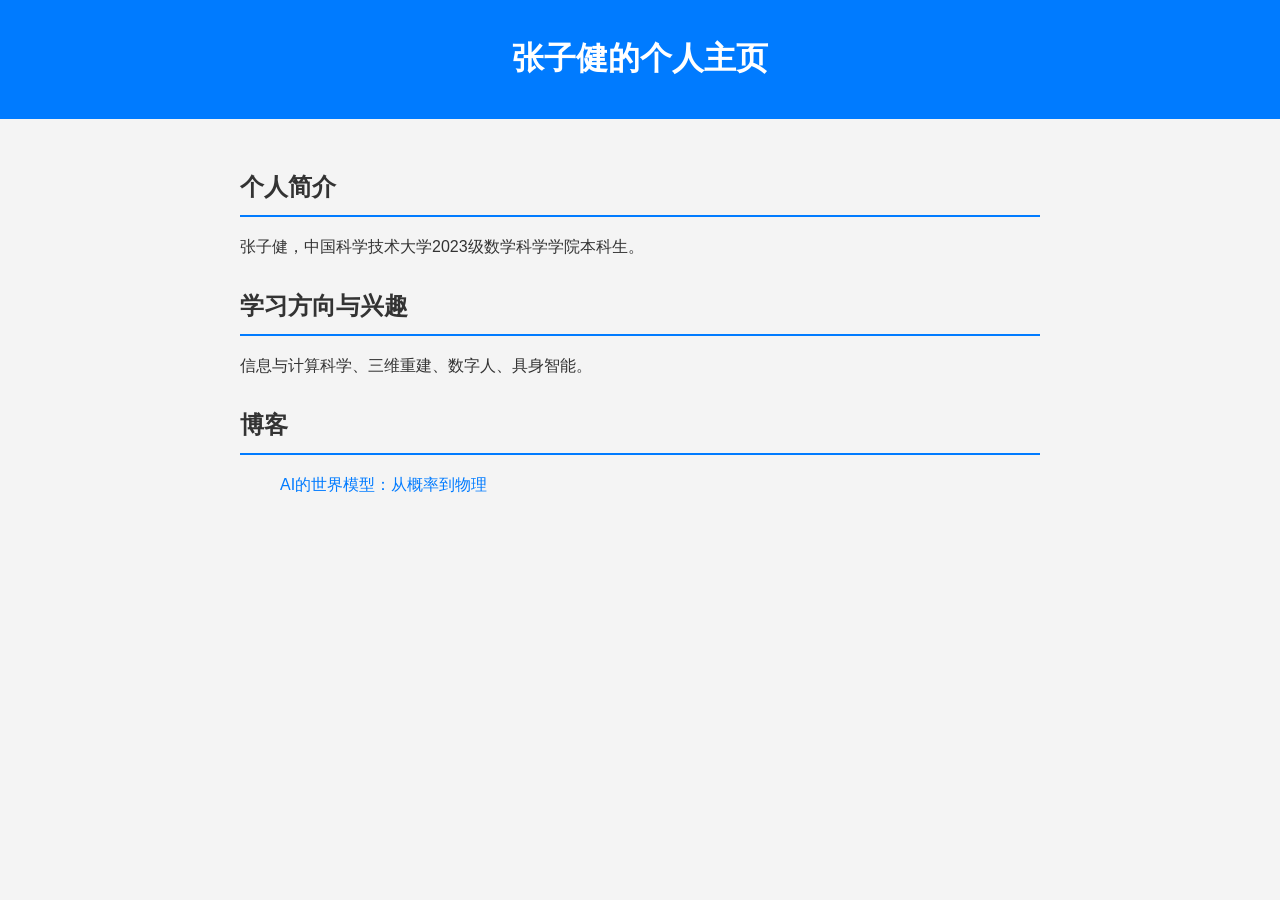
==== index.html @ 51502339 "Init personal homepage" ====
<!DOCTYPE html>
<html lang="zh-CN">
<head>
    <meta charset="UTF-8">
    <meta name="viewport" content="width=device-width, initial-scale=1.0">
    <title>张子健的个人主页</title>
    <link rel="stylesheet" href="style.css">
</head>
<body>
    <header>
        <h1>张子健的个人主页</h1>
    </header>
    <main>
        <section id="intro">
            <h2>个人简介</h2>
            <p>张子健，中国科学技术大学2023级数学科学学院本科生。</p>
        </section>
        <section id="interests">
            <h2>学习方向与兴趣</h2>
            <p>信息与计算科学、三维重建、数字人、具身智能。</p>
        </section>
        <section id="blog">
            <h2>博客</h2>
            <ul>
                <li><a href="blog1.html">AI的世界模型：从概率到物理</a></li>
            </ul>
        </section>
    </main>
</body>
</html>
---- style.css ----
body {
    font-family: 'Arial', sans-serif;
    margin: 0;
    padding: 0;
    background-color: #f4f4f4;
    color: #333;
}

header {
    background-color: #007bff;
    color: white;
    text-align: center;
    padding: 1em 0;
}

main {
    max-width: 800px;
    margin: 0 auto;
    padding: 2em;
}

section {
    margin-bottom: 2em;
}

h2 {
    border-bottom: 2px solid #007bff;
    padding-bottom: 0.5em;
}

ul {
    list-style-type: none;
}

a {
    color: #007bff;
    text-decoration: none;
}

a:hover {
    text-decoration: underline;
}
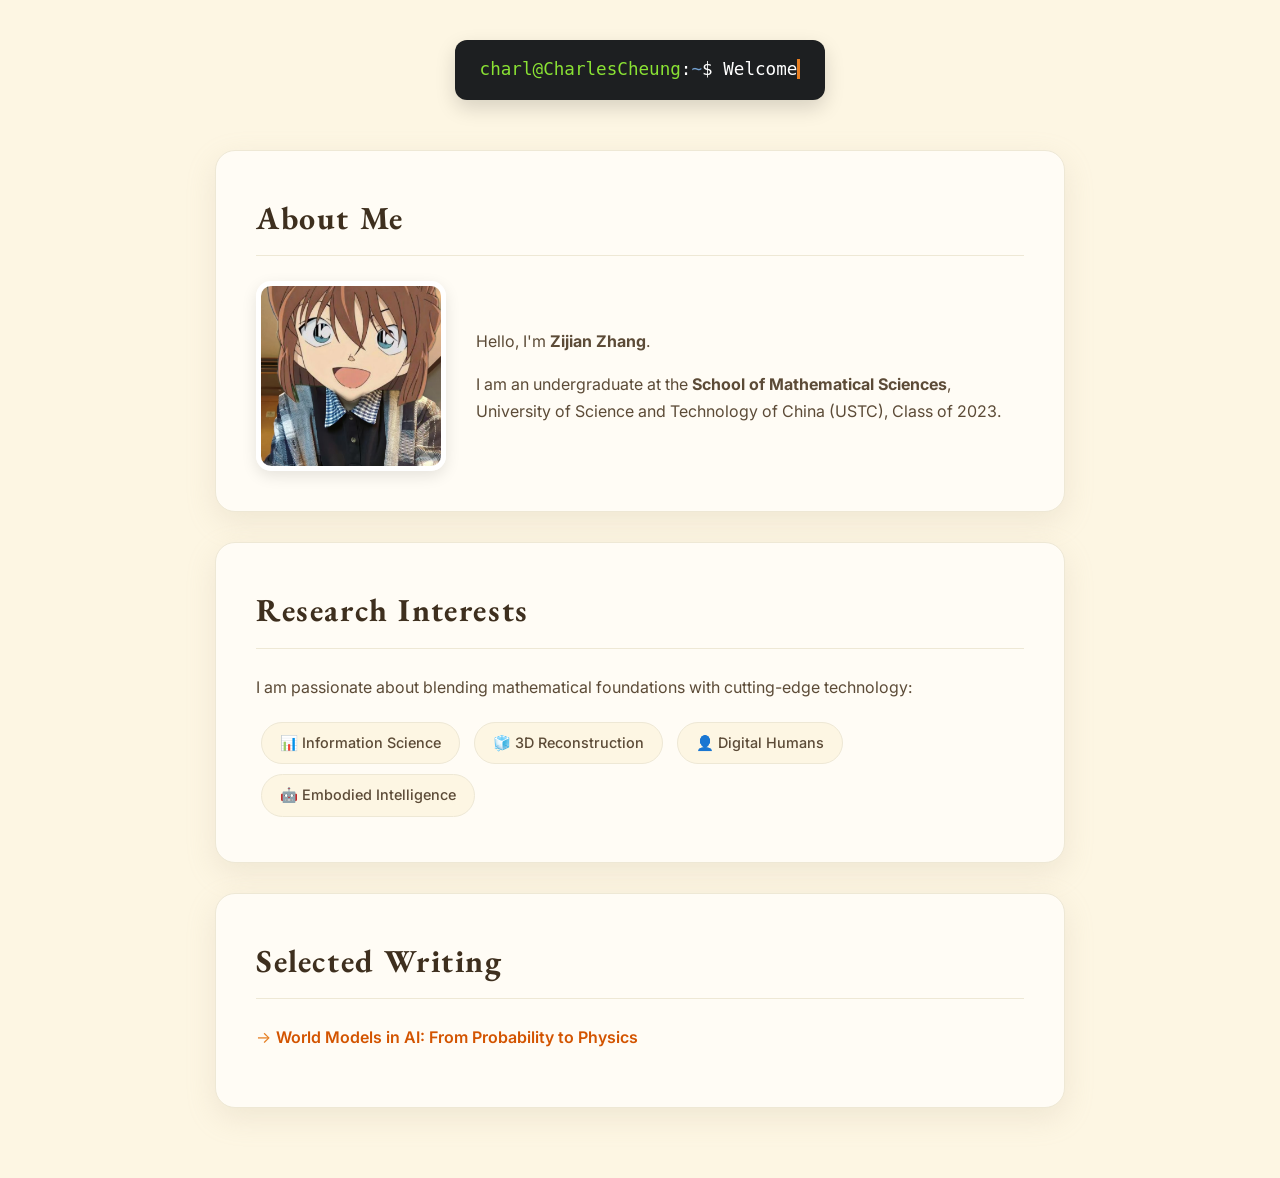
==== commit dcac1e2e: "Update homepage: apply card-style layout and refine typography" ====
--- a/index.html
+++ b/index.html
@@ -1,30 +1,245 @@
 <!DOCTYPE html>
-<html lang="zh-CN">
+<html lang="en">
 <head>
     <meta charset="UTF-8">
     <meta name="viewport" content="width=device-width, initial-scale=1.0">
-    <title>张子健的个人主页</title>
-    <link rel="stylesheet" href="style.css">
+    <title>Zijian Zhang</title>
+    <!-- 引入 Google 字体：EB Garamond 用于标题，Inter 用于正文 -->
+    <link href="https://fonts.googleapis.com/css2?family=EB+Garamond:ital,wght@0,400..800;1,400..800&family=Inter:wght@300;400;600&display=swap" rel="stylesheet">
+    <style>
+        /* --- 1. 核心颜色与变量定义 --- */
+        :root {
+            --bg-color: #fdf6e3;       /* 温暖的米金底色 */
+            --card-bg: #fffcf5;        /* 更亮的奶油白卡片色 */
+            --text-color: #5c4b37;     /* 深褐色正文 */
+            --header-color: #3e2f1e;   /* 标题深咖色 */
+            --accent-color: #e67e22;   /* 橙色光标/装饰 */
+            --link-color: #d35400;     /* 链接橙色 */
+            --border-color: #eee8d5;   /* 浅色边框 */
+            --shadow: 0 10px 30px rgba(184, 172, 145, 0.2); /* 柔和暖色阴影 */
+        }
+
+        /* --- 2. 基础页面设置 --- */
+        body {
+            font-family: 'Inter', -apple-system, sans-serif;
+            background-color: var(--bg-color);
+            color: var(--text-color);
+            line-height: 1.7;
+            max-width: 850px;
+            margin: 0 auto;
+            padding: 40px 20px;
+            transition: all 0.3s ease;
+        }
+
+        /* --- 3. 终端打字机特效区域 --- */
+        header {
+            margin-bottom: 50px;
+            text-align: center;
+        }
+
+        .terminal-container {
+            display: inline-block;
+            background-color: #1d1f21; /* 经典深色终端背景 */
+            color: #f8f8f2;
+            font-family: 'DejaVu Sans Mono', 'Liberation Mono', 'Courier New', monospace;
+            padding: 15px 25px;
+            border-radius: 12px;
+            box-shadow: 0 8px 20px rgba(0,0,0,0.15);
+            font-size: 1.1em;
+            text-align: left;
+        }
+
+        .terminal-user,
+        .terminal-host {
+            color: #8ae234; /* 终端经典绿色 */
+        }
+
+        .terminal-separator {
+            color: #ffffff; /* 冒号和美元符号白色 */
+        }
+
+        .terminal-tilde {
+            color: #729fcf; /* ~ 蓝色 */
+        }
+
+        .terminal-text {
+            color: #ffffff; /* welcome 信息白色 */
+            border-right: 3px solid var(--accent-color);
+            animation: blink-caret .75s step-end infinite;
+            white-space: pre-wrap;
+        }
+
+        @keyframes blink-caret {
+            from, to { border-color: transparent }
+            50% { border-color: var(--accent-color); }
+        }
+
+        /* --- 4. 模块卡片化设计 --- */
+        section {
+            background-color: var(--card-bg);
+            border: 1px solid var(--border-color);
+            border-radius: 20px; /* 圆润的长方形卡片 */
+            padding: 40px;
+            margin-bottom: 30px;
+            box-shadow: var(--shadow);
+            transition: transform 0.3s ease, box-shadow 0.3s ease;
+        }
+
+        /* 鼠标悬停卡片稍微浮起 */
+        section:hover {
+            transform: translateY(-5px);
+            box-shadow: 0 15px 35px rgba(184, 172, 145, 0.3);
+        }
+
+        h2 {
+            font-family: 'EB Garamond', serif;
+            font-size: 2em;
+            color: var(--header-color);
+            margin-top: 0;
+            margin-bottom: 25px;
+            border-bottom: 1px solid var(--border-color);
+            padding-bottom: 10px;
+            letter-spacing: 0.05em;
+        }
+
+        /* --- 5. 个人照片布局 --- */
+        .profile-container {
+            display: flex;
+            align-items: center;
+            gap: 30px;
+            flex-wrap: wrap;
+        }
+
+        .profile-pic {
+            width: 180px;
+            height: 180px;
+            border-radius: 15px; /* 柔和的方圆角 */
+            object-fit: cover;
+            border: 5px solid #fff;
+            box-shadow: 0 5px 15px rgba(0,0,0,0.1);
+        }
+
+        .intro-text {
+            flex: 1;
+            min-width: 250px;
+        }
+
+        /* --- 6. 列表与交互元素 --- */
+        ul {
+            list-style: none;
+            padding: 0;
+        }
+
+        .interest-item {
+            display: inline-block;
+            background-color: var(--bg-color);
+            margin: 5px;
+            padding: 8px 18px;
+            border-radius: 30px;
+            font-size: 0.9em;
+            border: 1px solid var(--border-color);
+            font-weight: 500;
+        }
+
+        .blog-list li {
+            margin-bottom: 15px;
+            padding-left: 20px;
+            position: relative;
+        }
+
+        /* 自定义列表前缀 */
+        .blog-list li::before {
+            content: "→";
+            position: absolute;
+            left: 0;
+            color: var(--accent-color);
+        }
+
+        a {
+            color: var(--link-color);
+            text-decoration: none;
+            font-weight: 600;
+            transition: color 0.2s;
+        }
+
+        a:hover {
+            color: var(--link-hover-color);
+            text-decoration: underline;
+        }
+
+        /* --- 7. 移动端适配 --- */
+        @media (max-width: 600px) {
+            .profile-container { flex-direction: column; text-align: center; }
+            section { padding: 25px; }
+            .terminal-container { font-size: 0.9em; width: 90%; }
+        }
+    </style>
 </head>
 <body>
+
     <header>
-        <h1>张子健的个人主页</h1>
+        <!-- 终端风格头部 -->
+        <div class="terminal-container">
+            <span class="terminal-user">charl@</span><span class="terminal-separator"></span><span class="terminal-host">CharlesCheung</span><span class="terminal-separator">:</span><span class="terminal-tilde">~</span><span class="terminal-separator">$</span> 
+            <span class="terminal-text" id="typewriter"></span>
+        </div>
     </header>
+
     <main>
+        <!-- 简介模块 -->
         <section id="intro">
-            <h2>个人简介</h2>
-            <p>张子健，中国科学技术大学2023级数学科学学院本科生。</p>
+            <h2>About Me</h2>
+            <div class="profile-container">
+                <img src="me.jpg" alt="Zijian Zhang" class="profile-pic">
+                <div class="intro-text">
+                    <p>Hello, I'm <strong>Zijian Zhang</strong>.</p>
+                    <p>I am an undergraduate at the <strong>School of Mathematical Sciences</strong>, University of Science and Technology of China (USTC), Class of 2023.</p>
+                </div>
+            </div>
         </section>
+
+        <!-- 兴趣模块 -->
         <section id="interests">
-            <h2>学习方向与兴趣</h2>
-            <p>信息与计算科学、三维重建、数字人、具身智能。</p>
+            <h2>Research Interests</h2>
+            <p>I am passionate about blending mathematical foundations with cutting-edge technology:</p>
+            <div>
+                <span class="interest-item">📊 Information Science</span>
+                <span class="interest-item">🧊 3D Reconstruction</span>
+                <span class="interest-item">👤 Digital Humans</span>
+                <span class="interest-item">🤖 Embodied Intelligence</span>
+            </div>
         </section>
+
+        <!-- 博客模块 -->
         <section id="blog">
-            <h2>博客</h2>
-            <ul>
-                <li><a href="blog1.html">AI的世界模型：从概率到物理</a></li>
+            <h2>Selected Writing</h2>
+            <ul class="blog-list">
+                <li>
+                    <a href="blog1.html" target="_blank">World Models in AI: From Probability to Physics</a>
+                </li>
+                <!-- 预留位置添加更多文章 -->
             </ul>
         </section>
     </main>
+
+    <script>
+        // --- 终端打字机特效逻辑 ---
+        const textToType = "Welcome to Zijian's Homepage!"; // 你想要显示的命令内容
+        const typewriterElement = document.getElementById('typewriter');
+        let i = 0;
+
+        function typeWriter() {
+            if (i < textToType.length) {
+                typewriterElement.innerHTML += textToType.charAt(i);
+                i++;
+                setTimeout(typeWriter, 100); // 控制打字速度
+            }
+        }
+
+        // 页面加载完成后触发动画
+        window.onload = function() {
+            setTimeout(typeWriter, 600); 
+        };
+    </script>
 </body>
 </html>
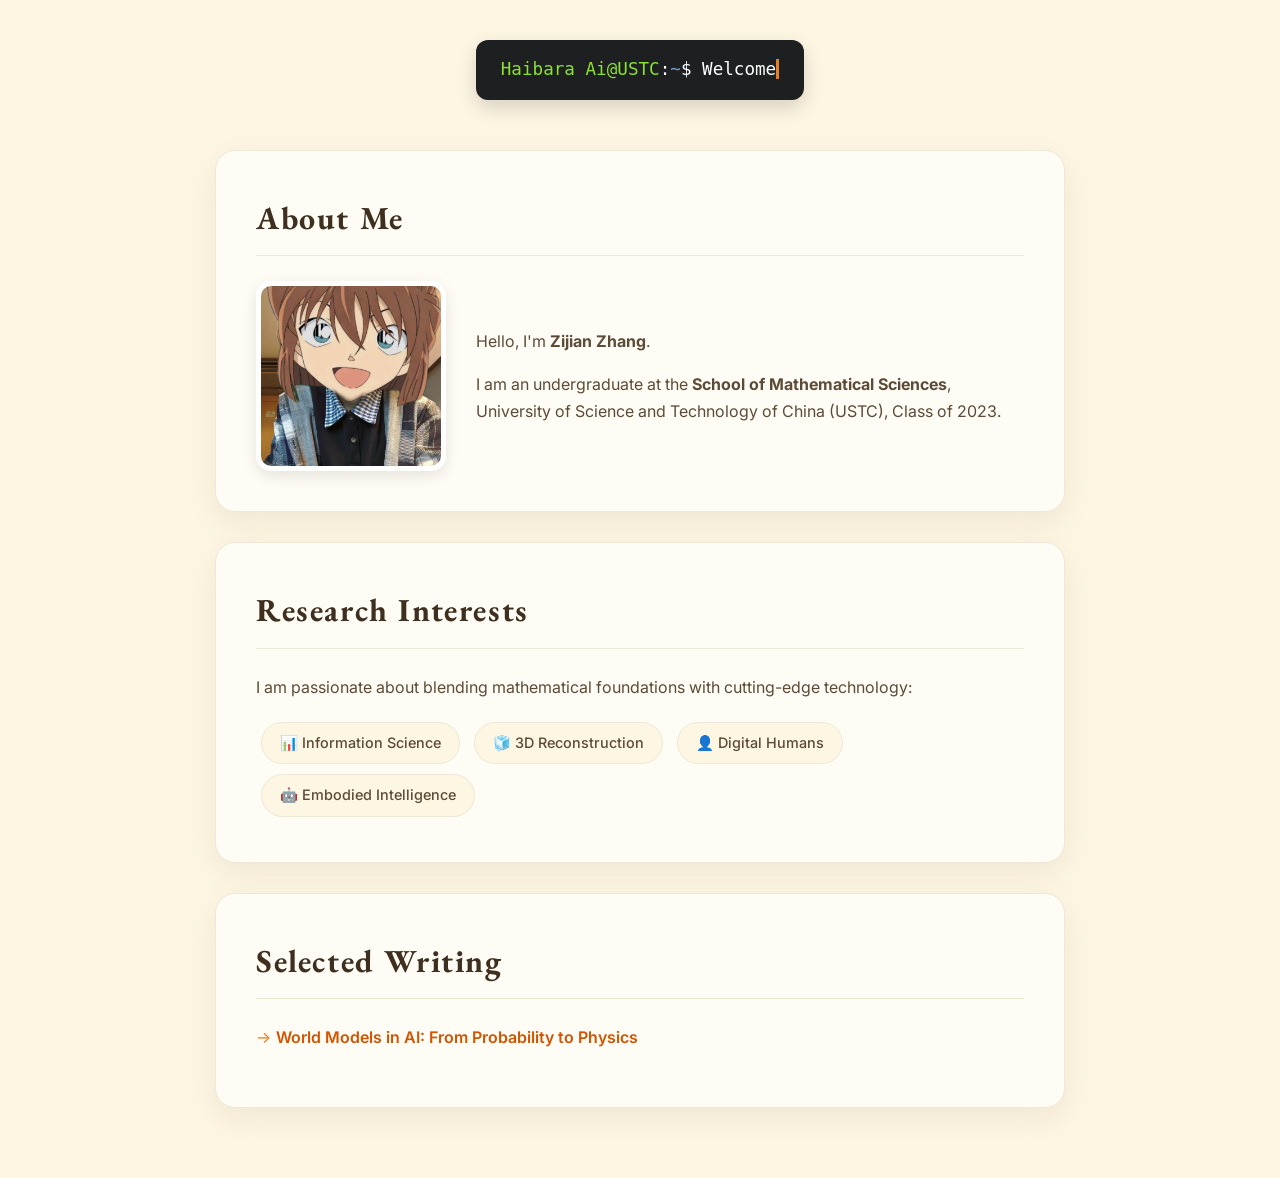
==== commit 0791851b: "Update homepage: apply card-style layout and refine typography" ====
--- a/index.html
+++ b/index.html
@@ -180,7 +180,7 @@
     <header>
         <!-- 终端风格头部 -->
         <div class="terminal-container">
-            <span class="terminal-user">charl@</span><span class="terminal-separator"></span><span class="terminal-host">CharlesCheung</span><span class="terminal-separator">:</span><span class="terminal-tilde">~</span><span class="terminal-separator">$</span> 
+            <span class="terminal-user">Haibara Ai@</span><span class="terminal-separator"></span><span class="terminal-host">USTC</span><span class="terminal-separator">:</span><span class="terminal-tilde">~</span><span class="terminal-separator">$</span> 
             <span class="terminal-text" id="typewriter"></span>
         </div>
     </header>
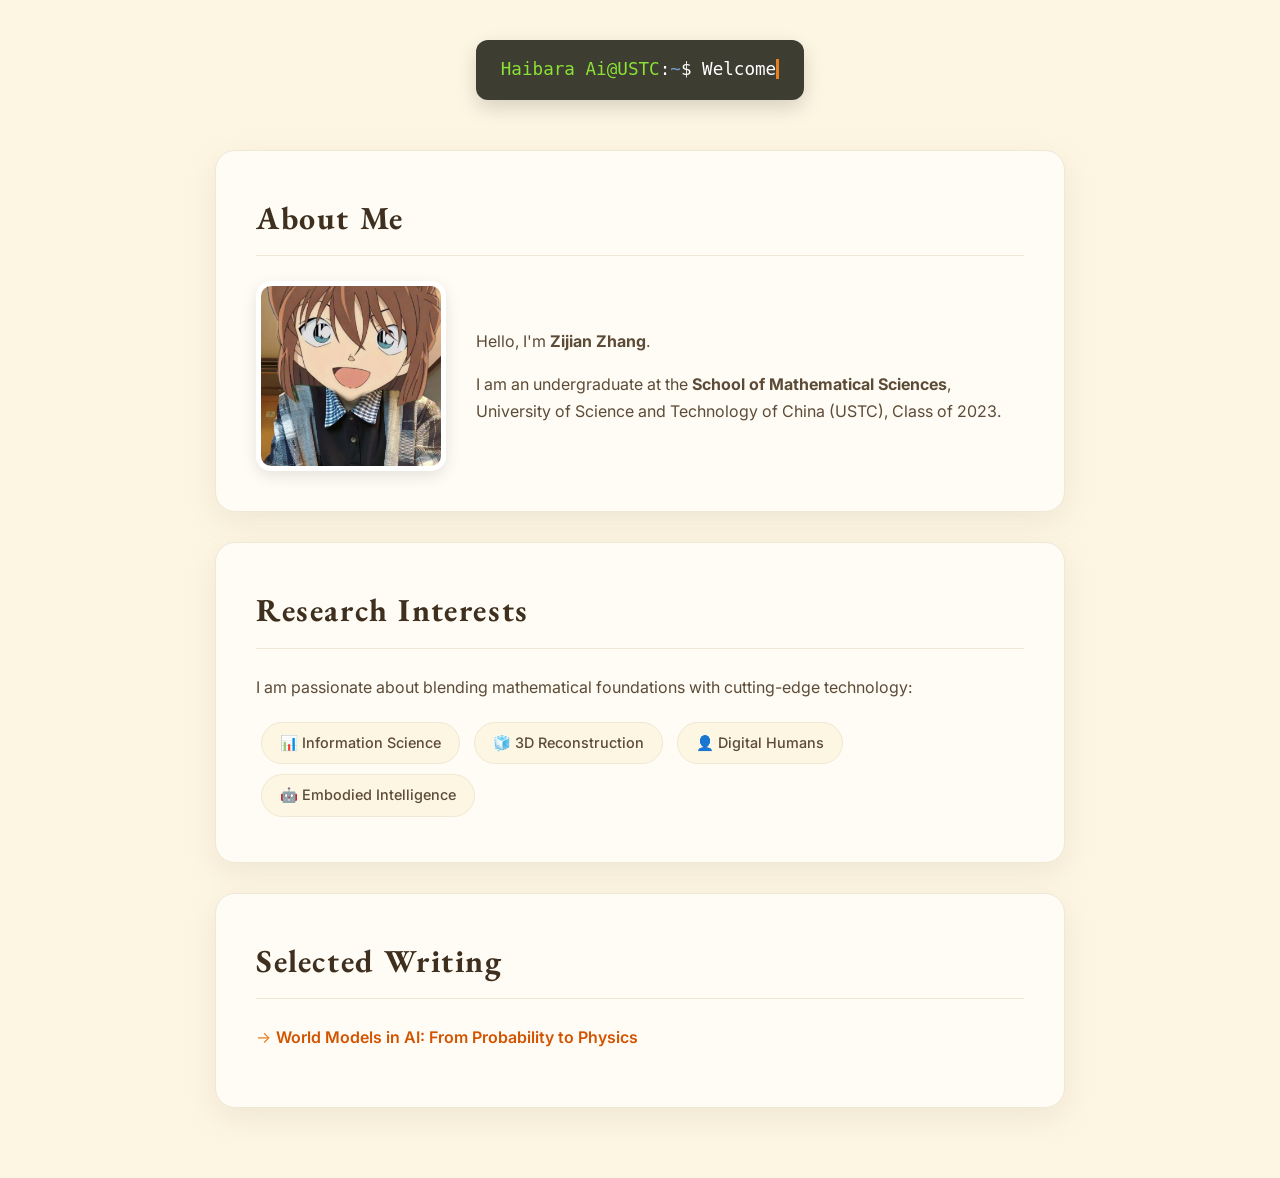
==== commit cba287f6: "Update homepage: apply card-style layout and refine typography" ====
--- a/index.html
+++ b/index.html
@@ -39,9 +39,9 @@
 
         .terminal-container {
             display: inline-block;
-            background-color: #1d1f21; /* 经典深色终端背景 */
+            background-color: #3e3d32; /* 经典深色终端背景 */
             color: #f8f8f2;
-            font-family: 'DejaVu Sans Mono', 'Liberation Mono', 'Courier New', monospace;
+            font-family: 'Ubuntu Mono', 'DejaVu Sans Mono', 'Liberation Mono', 'Courier New', monospace;
             padding: 15px 25px;
             border-radius: 12px;
             box-shadow: 0 8px 20px rgba(0,0,0,0.15);
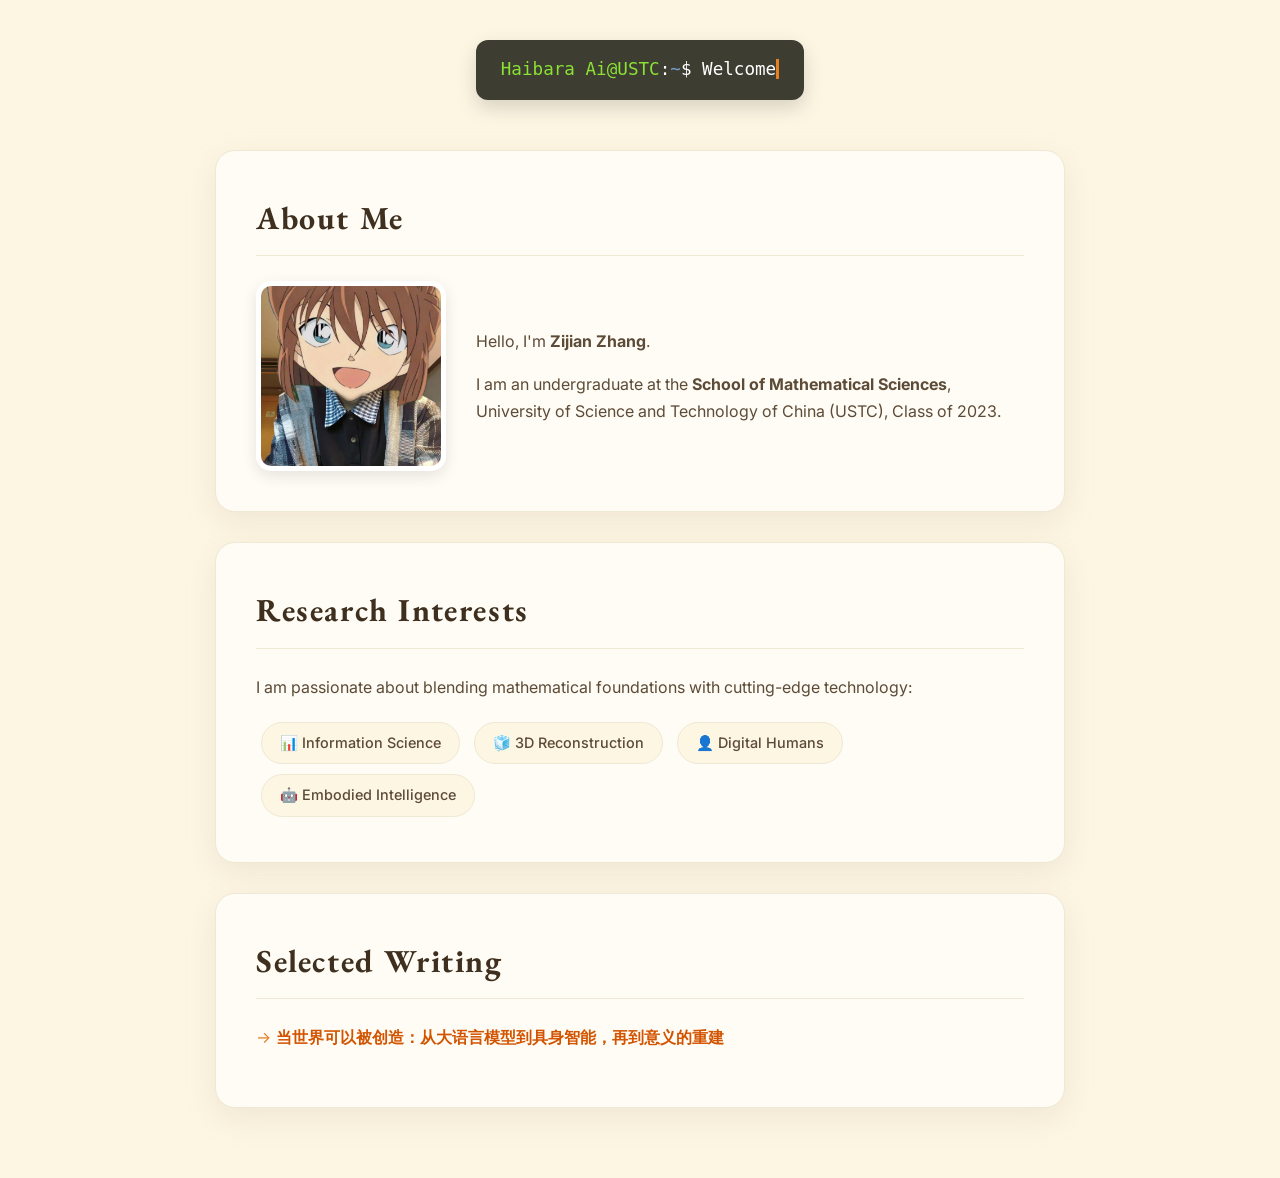
==== commit c48cfd8e: "Update homepage: apply card-style layout and refine typography" ====
--- a/index.html
+++ b/index.html
@@ -173,6 +173,47 @@
             section { padding: 25px; }
             .terminal-container { font-size: 0.9em; width: 90%; }
         }
+
+        /* --- 灰原哀背景特效 --- */
+        .haibara-bg {
+            position: fixed;
+            bottom: -20px;     /* 稍微超出底部，增加神秘感 */
+            right: 0;
+            width: 400px;      /* 根据图片比例调整宽度 */
+            height: 500px;
+            z-index: -1;       /* 确保在所有卡片层级之下 */
+            
+            /* 替换为你的本地图片路径，建议使用透明背景的 PNG */
+            background-image: url('haibara.png'); 
+            background-repeat: no-repeat;
+            background-size: contain;
+            background-position: bottom right;
+
+            /* 核心特效：让图片只保留明度信息，融入背景暖色 */
+            mix-blend-mode: luminosity; 
+            
+            /* 初始透明度设低，保持低调 */
+            opacity: 0.15; 
+            
+            /* 增加平滑的过渡动画 */
+            transition: opacity 0.8s ease, transform 0.8s ease;
+            filter: sepia(0.2) contrast(0.9); /* 稍微增加一点点复古质感 */
+        }
+
+        /* 交互特效：当用户阅读到页面底部时，或者鼠标移近时，图片稍微清晰一点 */
+        body:hover .haibara-bg {
+            opacity: 0.25;
+            transform: translateY(-10px);
+        }
+
+        /* 适配移动端：手机上图片太大会遮挡文字，建议缩小或隐藏 */
+        @media (max-width: 768px) {
+            .haibara-bg {
+                width: 200px;
+                height: 300px;
+                opacity: 0.1;
+            }
+        }
     </style>
 </head>
 <body>
@@ -215,7 +256,7 @@
             <h2>Selected Writing</h2>
             <ul class="blog-list">
                 <li>
-                    <a href="blog1.html" target="_blank">World Models in AI: From Probability to Physics</a>
+                    <a href="blog1.html" target="_blank">当世界可以被创造：从大语言模型到具身智能，再到意义的重建</a>
                 </li>
                 <!-- 预留位置添加更多文章 -->
             </ul>
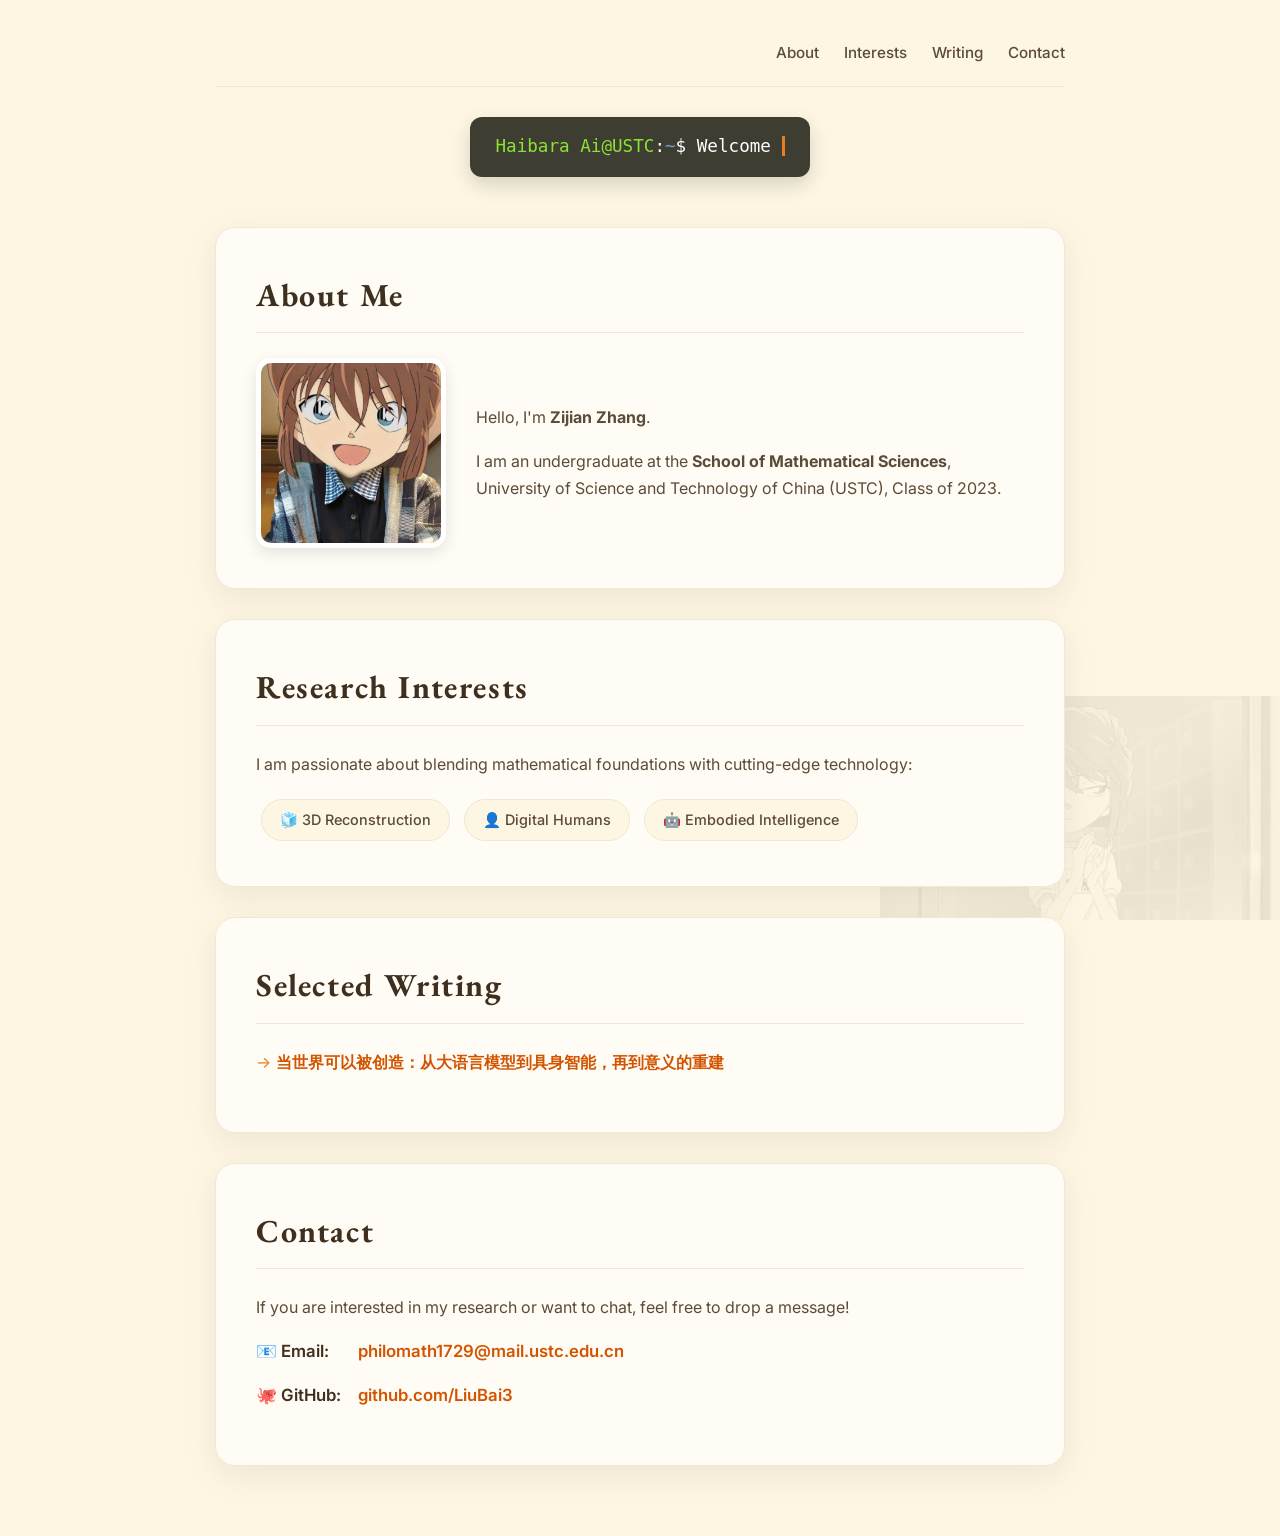
==== commit 740dcb7e: "Update homepage: apply card-style layout and refine typography" ====
--- a/index.html
+++ b/index.html
@@ -20,6 +20,10 @@
         }
 
         /* --- 2. 基础页面设置 --- */
+        html {
+            scroll-behavior: smooth;   /* 启用平滑滚动特效 */
+        }
+
         body {
             font-family: 'Inter', -apple-system, sans-serif;
             background-color: var(--bg-color);
@@ -27,11 +31,33 @@
             line-height: 1.7;
             max-width: 850px;
             margin: 0 auto;
-            padding: 40px 20px;
+            padding: 20px 20px 40px 20px; /* 调整顶部间距以适配导航栏 */
             transition: all 0.3s ease;
         }
 
-        /* --- 3. 终端打字机特效区域 --- */
+        /* --- 3. 导航栏样式 --- */
+        .navbar {
+            display: flex;
+            justify-content: flex-end;
+            gap: 25px;
+            padding: 20px 0;
+            margin-bottom: 30px;
+            border-bottom: 1px solid var(--border-color);
+        }
+
+        .navbar a {
+            color: var(--text-color);
+            font-weight: 500;
+            font-size: 0.95em;
+            transition: color 0.2s ease;
+        }
+
+        .navbar a:hover {
+            color: var(--link-color);
+            text-decoration: none;
+        }
+
+        /* --- 4. 终端打字机特效区域 --- */
         header {
             margin-bottom: 50px;
             text-align: center;
@@ -74,7 +100,7 @@
             50% { border-color: var(--accent-color); }
         }
 
-        /* --- 4. 模块卡片化设计 --- */
+        /* --- 5. 模块卡片化设计 --- */
         section {
             background-color: var(--card-bg);
             border: 1px solid var(--border-color);
@@ -102,7 +128,7 @@
             letter-spacing: 0.05em;
         }
 
-        /* --- 5. 个人照片布局 --- */
+        /* --- 6. 个人照片布局 --- */
         .profile-container {
             display: flex;
             align-items: center;
@@ -124,7 +150,7 @@
             min-width: 250px;
         }
 
-        /* --- 6. 列表与交互元素 --- */
+        /* --- 7. 列表与交互元素 --- */
         ul {
             list-style: none;
             padding: 0;
@@ -141,13 +167,16 @@
             font-weight: 500;
         }
 
+        .blog-list li, .contact-list li {
+            margin-bottom: 15px;
+            position: relative;
+        }
+
         .blog-list li {
-            margin-bottom: 15px;
             padding-left: 20px;
-            position: relative;
-        }
-
-        /* 自定义列表前缀 */
+        }
+
+        /* 自定义博客列表前缀 */
         .blog-list li::before {
             content: "→";
             position: absolute;
@@ -155,6 +184,20 @@
             color: var(--accent-color);
         }
 
+        /* 联系方式排版优化 */
+        .contact-list li {
+            display: flex;
+            align-items: center;
+            gap: 12px;
+            font-size: 1.05em;
+        }
+
+        .contact-label {
+            font-weight: 600;
+            min-width: 90px;
+            color: var(--header-color);
+        }
+
         a {
             color: var(--link-color);
             text-decoration: none;
@@ -163,21 +206,23 @@
         }
 
         a:hover {
-            color: var(--link-hover-color);
+            color: var(--link-color);
             text-decoration: underline;
         }
 
-        /* --- 7. 移动端适配 --- */
+        /* --- 8. 移动端适配 --- */
         @media (max-width: 600px) {
+            .navbar { justify-content: center; gap: 15px; }
             .profile-container { flex-direction: column; text-align: center; }
             section { padding: 25px; }
             .terminal-container { font-size: 0.9em; width: 90%; }
+            .contact-list li { flex-direction: column; align-items: flex-start; gap: 2px; }
         }
 
         /* --- 灰原哀背景特效 --- */
         .haibara-bg {
             position: fixed;
-            bottom: -20px;     /* 稍微超出底部，增加神秘感 */
+            bottom: -20px;    /* 稍微超出底部，增加神秘感 */
             right: 0;
             width: 400px;      /* 根据图片比例调整宽度 */
             height: 500px;
@@ -217,6 +262,14 @@
     </style>
 </head>
 <body>
+
+    <!-- 顶部导航栏 -->
+    <nav class="navbar">
+        <a href="#intro">About</a>
+        <a href="#interests">Interests</a>
+        <a href="#blog">Writing</a>
+        <a href="#contact">Contact</a>
+    </nav>
 
     <header>
         <!-- 终端风格头部 -->
@@ -244,7 +297,7 @@
             <h2>Research Interests</h2>
             <p>I am passionate about blending mathematical foundations with cutting-edge technology:</p>
             <div>
-                <span class="interest-item">📊 Information Science</span>
+                
                 <span class="interest-item">🧊 3D Reconstruction</span>
                 <span class="interest-item">👤 Digital Humans</span>
                 <span class="interest-item">🤖 Embodied Intelligence</span>
@@ -261,7 +314,27 @@
                 <!-- 预留位置添加更多文章 -->
             </ul>
         </section>
+
+        <!-- 联系方式模块 -->
+        <section id="contact">
+            <h2>Contact</h2>
+            <p>If you are interested in my research or want to chat, feel free to drop a message!</p>
+            <ul class="contact-list">
+                <li>
+                    <span class="contact-label">📧 Email:</span>
+                    <a href="mailto:philomath1729@mail.ustc.edu.cn">philomath1729@mail.ustc.edu.cn</a>
+                </li>
+                <li>
+                    <span class="contact-label">🐙 GitHub:</span>
+                    <a href="https://github.com/liubai3" target="_blank">github.com/LiuBai3</a>
+                </li>
+                
+            </ul>
+        </section>
     </main>
+
+    <!-- 灰原哀背景图片占位（可根据样式中的注释替换路径） -->
+    <div class="haibara-bg"></div>
 
     <script>
         // --- 终端打字机特效逻辑 ---
